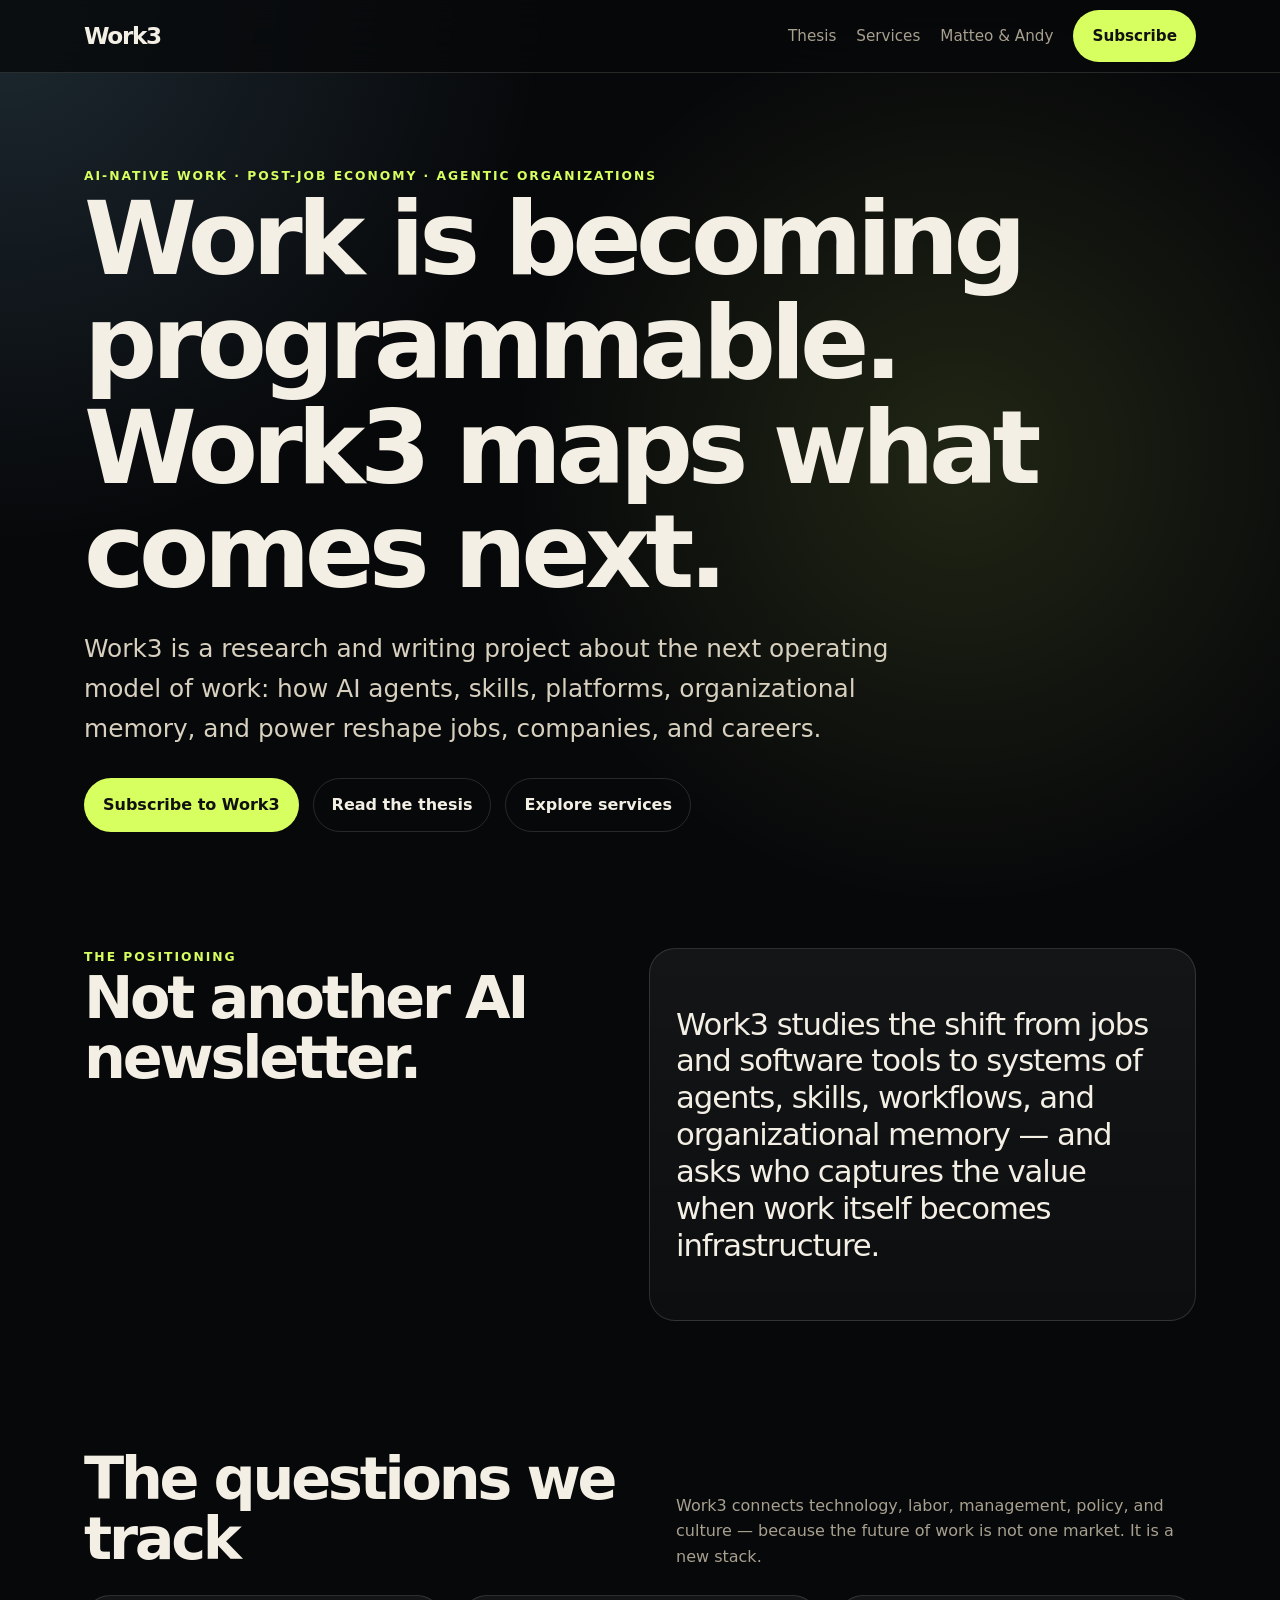
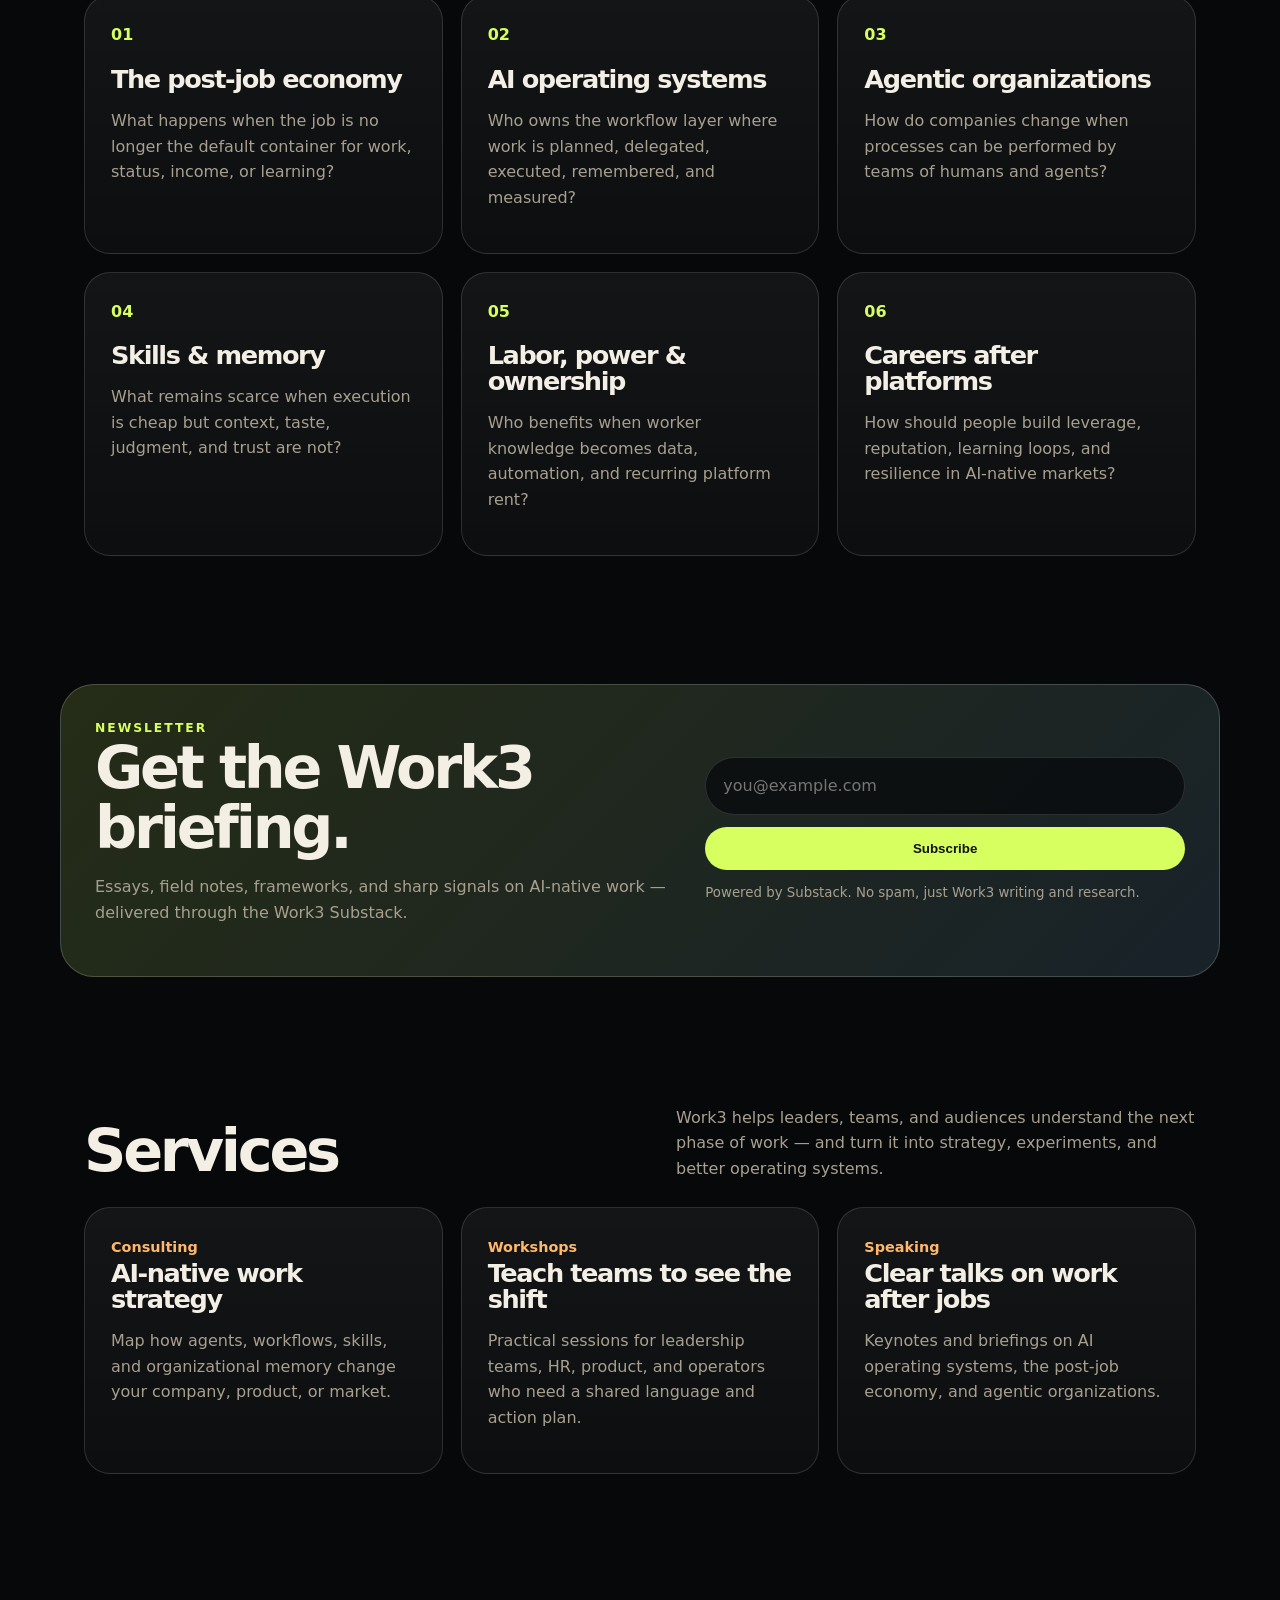
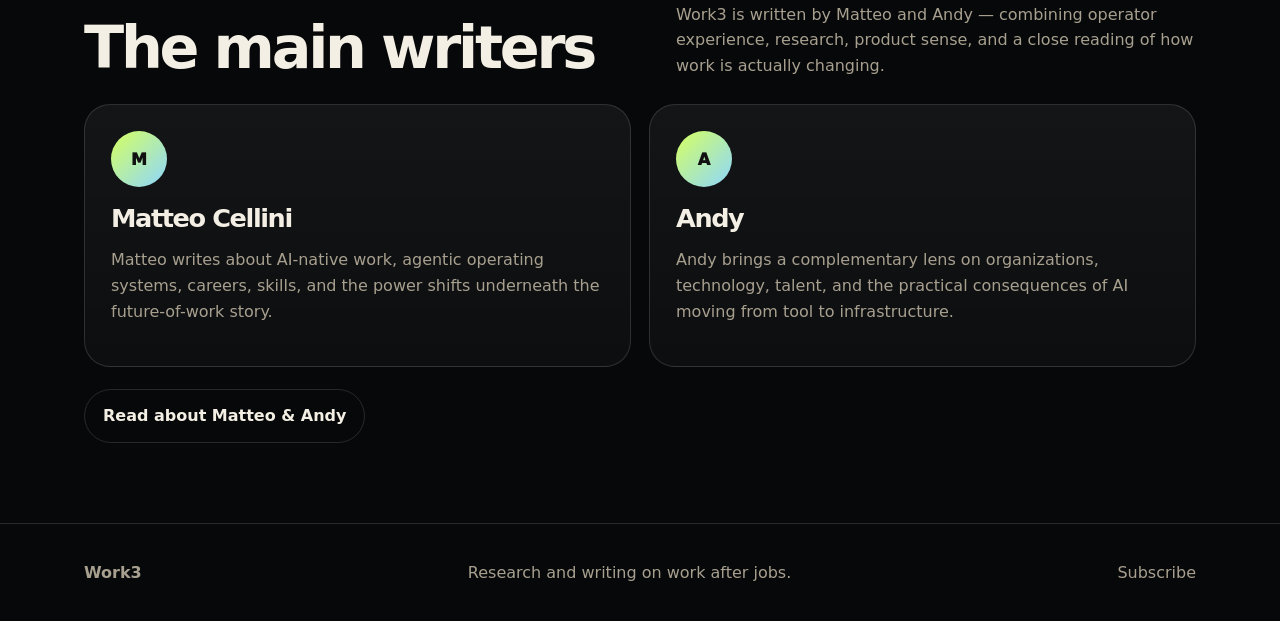
==== index.html @ fd64b846 "Publish Work3 static site" ====
<!doctype html>
<html lang="en">
<head>
  <meta charset="utf-8">
  <meta name="viewport" content="width=device-width, initial-scale=1">
  <title>Work3 — Work after jobs</title>
  <meta name="description" content="Work3 is a research and writing project about AI-native work: agents, skills, organizations, labor, and power after the job.">
  <link rel="stylesheet" href="styles.css">
</head>
<body>
  <nav class="nav">
    <div class="nav-inner">
      <a class="logo" href="index.html">Work3</a>
      <div class="nav-links">
        <a href="#thesis">Thesis</a>
        <a href="#services">Services</a>
        <a href="about.html">Matteo & Andy</a>
        <a href="https://wrk3.substack.com" class="button">Subscribe</a>
      </div>
    </div>
  </nav>

  <main>
    <section class="hero">
      <div class="wrap">
        <div class="eyebrow">AI-native work · post-job economy · agentic organizations</div>
        <h1>Work is becoming programmable. Work3 maps what comes next.</h1>
        <p class="lede">Work3 is a research and writing project about the next operating model of work: how AI agents, skills, platforms, organizational memory, and power reshape jobs, companies, and careers.</p>
        <div class="hero-actions">
          <a class="button" href="https://wrk3.substack.com">Subscribe to Work3</a>
          <a class="button secondary" href="#thesis">Read the thesis</a>
          <a class="button secondary" href="#services">Explore services</a>
        </div>
      </div>
    </section>

    <section class="section" id="thesis">
      <div class="wrap grid two">
        <div>
          <div class="eyebrow">The positioning</div>
          <h2>Not another AI newsletter.</h2>
        </div>
        <div class="card">
          <p class="thesis">Work3 studies the shift from jobs and software tools to systems of agents, skills, workflows, and organizational memory — and asks who captures the value when work itself becomes infrastructure.</p>
        </div>
      </div>
    </section>

    <section class="section">
      <div class="wrap">
        <div class="section-head">
          <h2>The questions we track</h2>
          <p>Work3 connects technology, labor, management, policy, and culture — because the future of work is not one market. It is a new stack.</p>
        </div>
        <div class="grid three">
          <article class="card"><div class="number">01</div><h3>The post-job economy</h3><p>What happens when the job is no longer the default container for work, status, income, or learning?</p></article>
          <article class="card"><div class="number">02</div><h3>AI operating systems</h3><p>Who owns the workflow layer where work is planned, delegated, executed, remembered, and measured?</p></article>
          <article class="card"><div class="number">03</div><h3>Agentic organizations</h3><p>How do companies change when processes can be performed by teams of humans and agents?</p></article>
          <article class="card"><div class="number">04</div><h3>Skills & memory</h3><p>What remains scarce when execution is cheap but context, taste, judgment, and trust are not?</p></article>
          <article class="card"><div class="number">05</div><h3>Labor, power & ownership</h3><p>Who benefits when worker knowledge becomes data, automation, and recurring platform rent?</p></article>
          <article class="card"><div class="number">06</div><h3>Careers after platforms</h3><p>How should people build leverage, reputation, learning loops, and resilience in AI-native markets?</p></article>
        </div>
      </div>
    </section>

    <section class="section">
      <div class="wrap subscribe" id="subscribe">
        <div>
          <div class="eyebrow">Newsletter</div>
          <h2>Get the Work3 briefing.</h2>
          <p>Essays, field notes, frameworks, and sharp signals on AI-native work — delivered through the Work3 Substack.</p>
        </div>
        <form action="https://wrk3.substack.com/subscribe" method="get">
          <input type="email" name="email" placeholder="you@example.com" aria-label="Email address" required>
          <button type="submit">Subscribe</button>
          <small>Powered by Substack. No spam, just Work3 writing and research.</small>
        </form>
      </div>
    </section>

    <section class="section" id="services">
      <div class="wrap">
        <div class="section-head">
          <h2>Services</h2>
          <p>Work3 helps leaders, teams, and audiences understand the next phase of work — and turn it into strategy, experiments, and better operating systems.</p>
        </div>
        <div class="grid three">
          <a class="card" href="services/consulting.html"><span class="kicker">Consulting</span><h3>AI-native work strategy</h3><p>Map how agents, workflows, skills, and organizational memory change your company, product, or market.</p></a>
          <a class="card" href="services/workshops.html"><span class="kicker">Workshops</span><h3>Teach teams to see the shift</h3><p>Practical sessions for leadership teams, HR, product, and operators who need a shared language and action plan.</p></a>
          <a class="card" href="services/speaking.html"><span class="kicker">Speaking</span><h3>Clear talks on work after jobs</h3><p>Keynotes and briefings on AI operating systems, the post-job economy, and agentic organizations.</p></a>
        </div>
      </div>
    </section>

    <section class="section" id="writers">
      <div class="wrap">
        <div class="section-head">
          <h2>The main writers</h2>
          <p>Work3 is written by Matteo and Andy — combining operator experience, research, product sense, and a close reading of how work is actually changing.</p>
        </div>
        <div class="people">
          <article class="card"><div class="avatar">M</div><h3>Matteo Cellini</h3><p>Matteo writes about AI-native work, agentic operating systems, careers, skills, and the power shifts underneath the future-of-work story.</p></article>
          <article class="card"><div class="avatar">A</div><h3>Andy</h3><p>Andy brings a complementary lens on organizations, technology, talent, and the practical consequences of AI moving from tool to infrastructure.</p></article>
        </div>
        <p style="margin-top:22px"><a class="button secondary" href="about.html">Read about Matteo & Andy</a></p>
      </div>
    </section>
  </main>

  <footer class="footer"><div class="wrap"><strong>Work3</strong><span>Research and writing on work after jobs.</span><span><a href="https://wrk3.substack.com">Subscribe</a></span></div></footer>
</body>
</html>
---- styles.css ----
/* Work3 static website MVP */
:root {
  color-scheme: dark;
  --bg: #07080a;
  --panel: #101319;
  --panel-2: #161a22;
  --ink: #f4efe4;
  --muted: #a8a08f;
  --line: rgba(244, 239, 228, 0.14);
  --accent: #d6ff5f;
  --accent-2: #8dd7ff;
  --warm: #ffb86b;
  --max: 1160px;
  font-family: Inter, ui-sans-serif, system-ui, -apple-system, BlinkMacSystemFont, "Segoe UI", sans-serif;
}
* { box-sizing: border-box; }
html { scroll-behavior: smooth; }
body {
  margin: 0;
  background:
    radial-gradient(circle at top left, rgba(141, 215, 255, 0.16), transparent 34rem),
    radial-gradient(circle at 75% 12%, rgba(214, 255, 95, 0.12), transparent 28rem),
    var(--bg);
  color: var(--ink);
  line-height: 1.6;
}
a { color: inherit; text-decoration: none; }
p { color: var(--muted); }
.nav {
  position: sticky;
  top: 0;
  z-index: 10;
  backdrop-filter: blur(18px);
  background: rgba(7, 8, 10, 0.78);
  border-bottom: 1px solid var(--line);
}
.nav-inner, .wrap { max-width: var(--max); margin: 0 auto; padding: 0 24px; }
.nav-inner { min-height: 72px; display: flex; align-items: center; justify-content: space-between; gap: 24px; }
.logo { font-weight: 850; letter-spacing: -0.06em; font-size: 1.45rem; }
.nav-links { display: flex; gap: 20px; align-items: center; color: var(--muted); font-size: 0.95rem; }
.nav-links a:hover { color: var(--ink); }
.button, button {
  display: inline-flex; align-items: center; justify-content: center; gap: 8px;
  border: 1px solid rgba(214, 255, 95, 0.35);
  background: var(--accent); color: #111;
  font-weight: 800; border-radius: 999px; padding: 13px 18px;
  box-shadow: 0 0 0 0 rgba(214, 255, 95, .2);
  transition: transform .16s ease, box-shadow .16s ease;
}
.button:hover, button:hover { transform: translateY(-1px); box-shadow: 0 12px 34px rgba(214, 255, 95, .16); }
.button.secondary { background: transparent; color: var(--ink); border-color: var(--line); }
.button.blue { background: var(--accent-2); border-color: rgba(141, 215, 255, .5); }
.hero { padding: 94px 0 52px; }
.eyebrow { color: var(--accent); text-transform: uppercase; letter-spacing: .16em; font-size: .77rem; font-weight: 900; }
h1, h2, h3 { line-height: 1.02; letter-spacing: -0.055em; margin: 0; }
h1 { max-width: 1010px; font-size: clamp(3.2rem, 8vw, 7.8rem); }
h2 { font-size: clamp(2rem, 4.6vw, 4.8rem); }
h3 { font-size: clamp(1.35rem, 2vw, 2rem); }
.lede { max-width: 820px; font-size: clamp(1.18rem, 2vw, 1.55rem); color: #d8d0bf; }
.hero-actions { display: flex; flex-wrap: wrap; gap: 14px; margin-top: 30px; }
.grid { display: grid; gap: 18px; }
.grid.two { grid-template-columns: repeat(2, minmax(0, 1fr)); }
.grid.three { grid-template-columns: repeat(3, minmax(0, 1fr)); }
.card {
  background: linear-gradient(180deg, rgba(255,255,255,.055), rgba(255,255,255,.026));
  border: 1px solid var(--line);
  border-radius: 26px;
  padding: 26px;
}
.card strong { color: var(--ink); }
.kicker { color: var(--warm); font-weight: 850; font-size: .9rem; }
.section { padding: 64px 0; }
.section-head { display: flex; align-items: end; justify-content: space-between; gap: 24px; margin-bottom: 26px; }
.section-head p { max-width: 520px; margin: 0; }
.thesis { font-size: clamp(1.45rem, 2.4vw, 2.3rem); color: var(--ink); line-height: 1.2; letter-spacing: -0.035em; }
.number { color: var(--accent); font-weight: 900; margin-bottom: 18px; }
ul.clean { list-style: none; padding: 0; margin: 18px 0 0; }
ul.clean li { border-top: 1px solid var(--line); padding: 13px 0; color: var(--muted); }
.subscribe {
  display: grid; grid-template-columns: 1.1fr .9fr; gap: 24px; align-items: center;
  background: linear-gradient(135deg, rgba(214,255,95,.15), rgba(141,215,255,.13));
  border: 1px solid rgba(244,239,228,.2); border-radius: 34px; padding: 34px;
}
form { display: grid; gap: 12px; }
input { width: 100%; border-radius: 999px; border: 1px solid var(--line); background: rgba(7,8,10,.7); color: var(--ink); padding: 15px 17px; font: inherit; }
small { color: var(--muted); }
.people { display: grid; grid-template-columns: repeat(2, minmax(0, 1fr)); gap: 18px; }
.avatar { width: 56px; height: 56px; border-radius: 50%; background: linear-gradient(135deg, var(--accent), var(--accent-2)); color: #111; display:flex; align-items:center; justify-content:center; font-weight: 950; margin-bottom: 18px; }
.footer { border-top: 1px solid var(--line); padding: 36px 0; color: var(--muted); }
.footer .wrap { display:flex; justify-content:space-between; gap:20px; flex-wrap:wrap; }
.breadcrumb { color: var(--muted); margin-bottom: 20px; }
.service-hero { padding: 72px 0 28px; }
.page-list a { display:block; padding:18px 0; border-top:1px solid var(--line); color:var(--ink); font-weight:800; }
.note { border-left: 3px solid var(--accent); padding-left: 18px; }
@media (max-width: 820px) {
  .nav-inner { align-items: flex-start; padding-top: 18px; padding-bottom: 18px; flex-direction: column; }
  .nav-links { flex-wrap: wrap; gap: 12px; }
  .grid.two, .grid.three, .subscribe, .people { grid-template-columns: 1fr; }
  .section-head { display: block; }
  .hero { padding-top: 58px; }
}
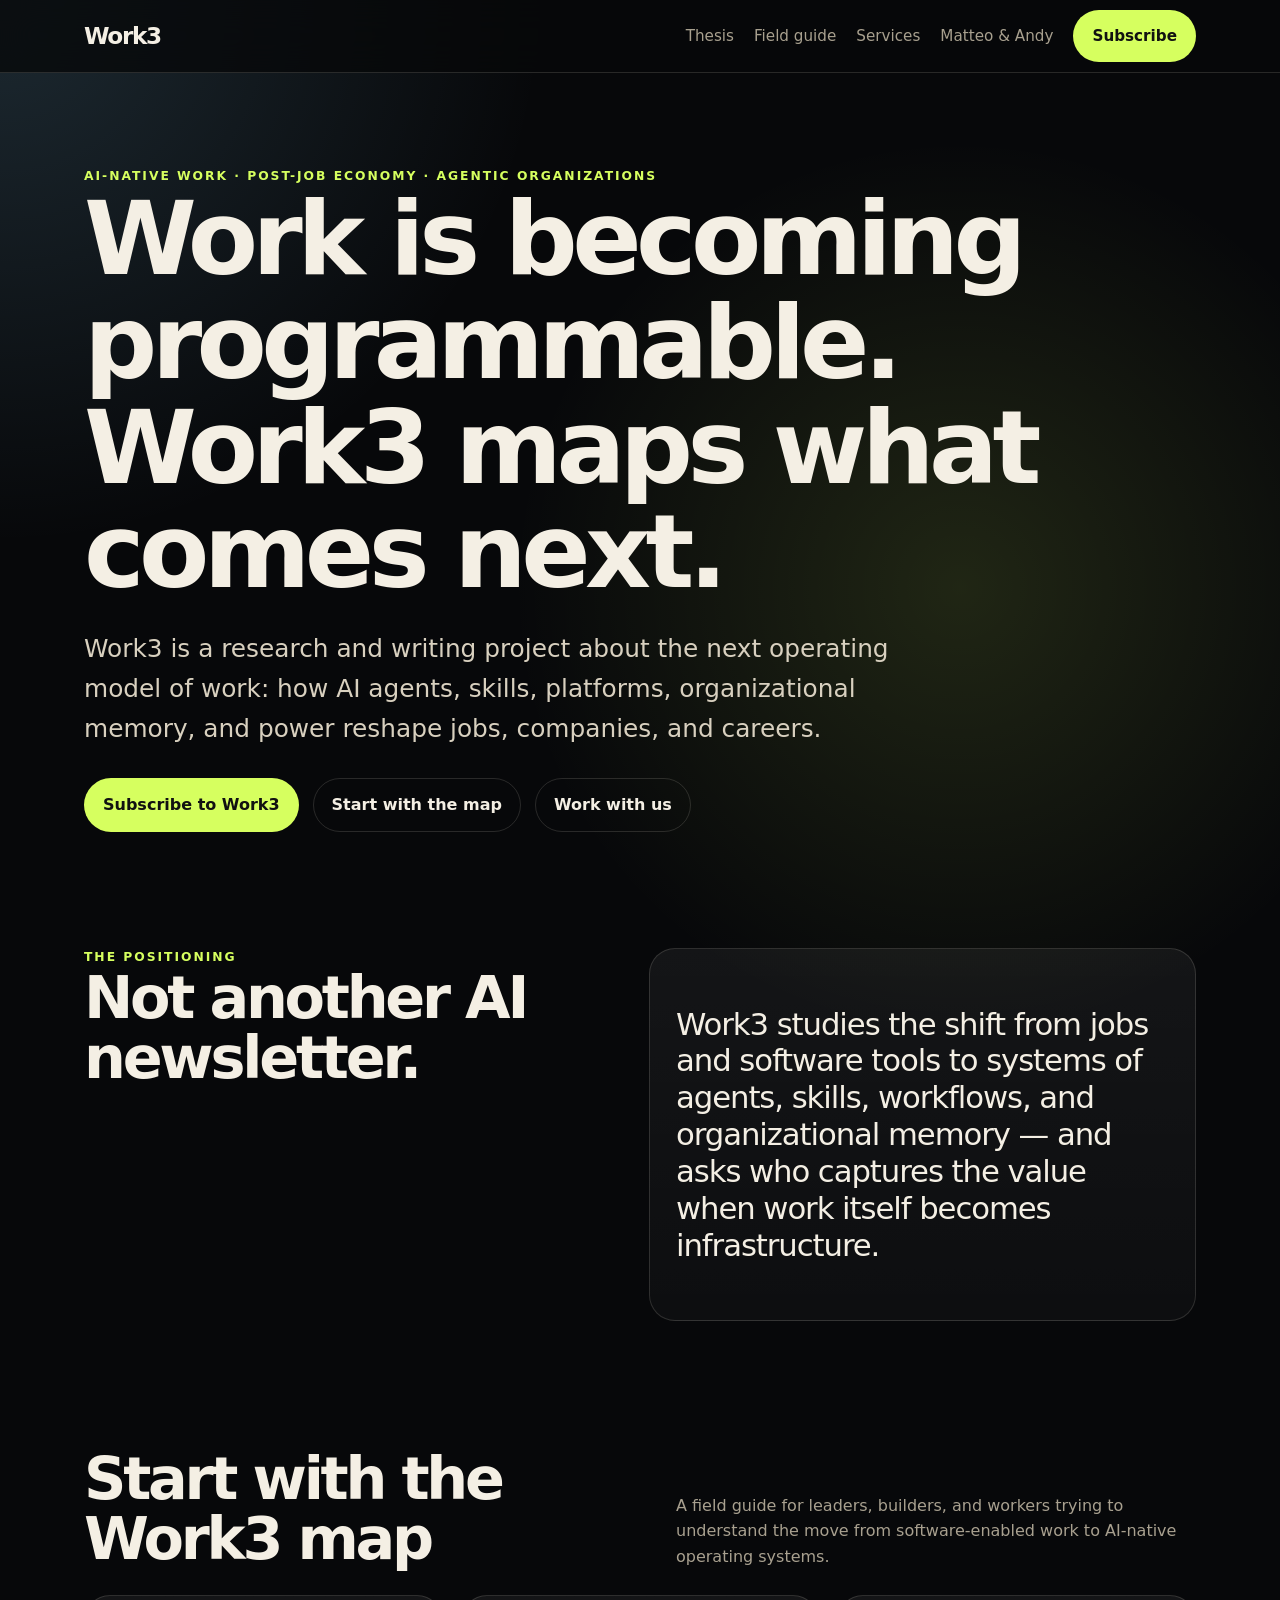
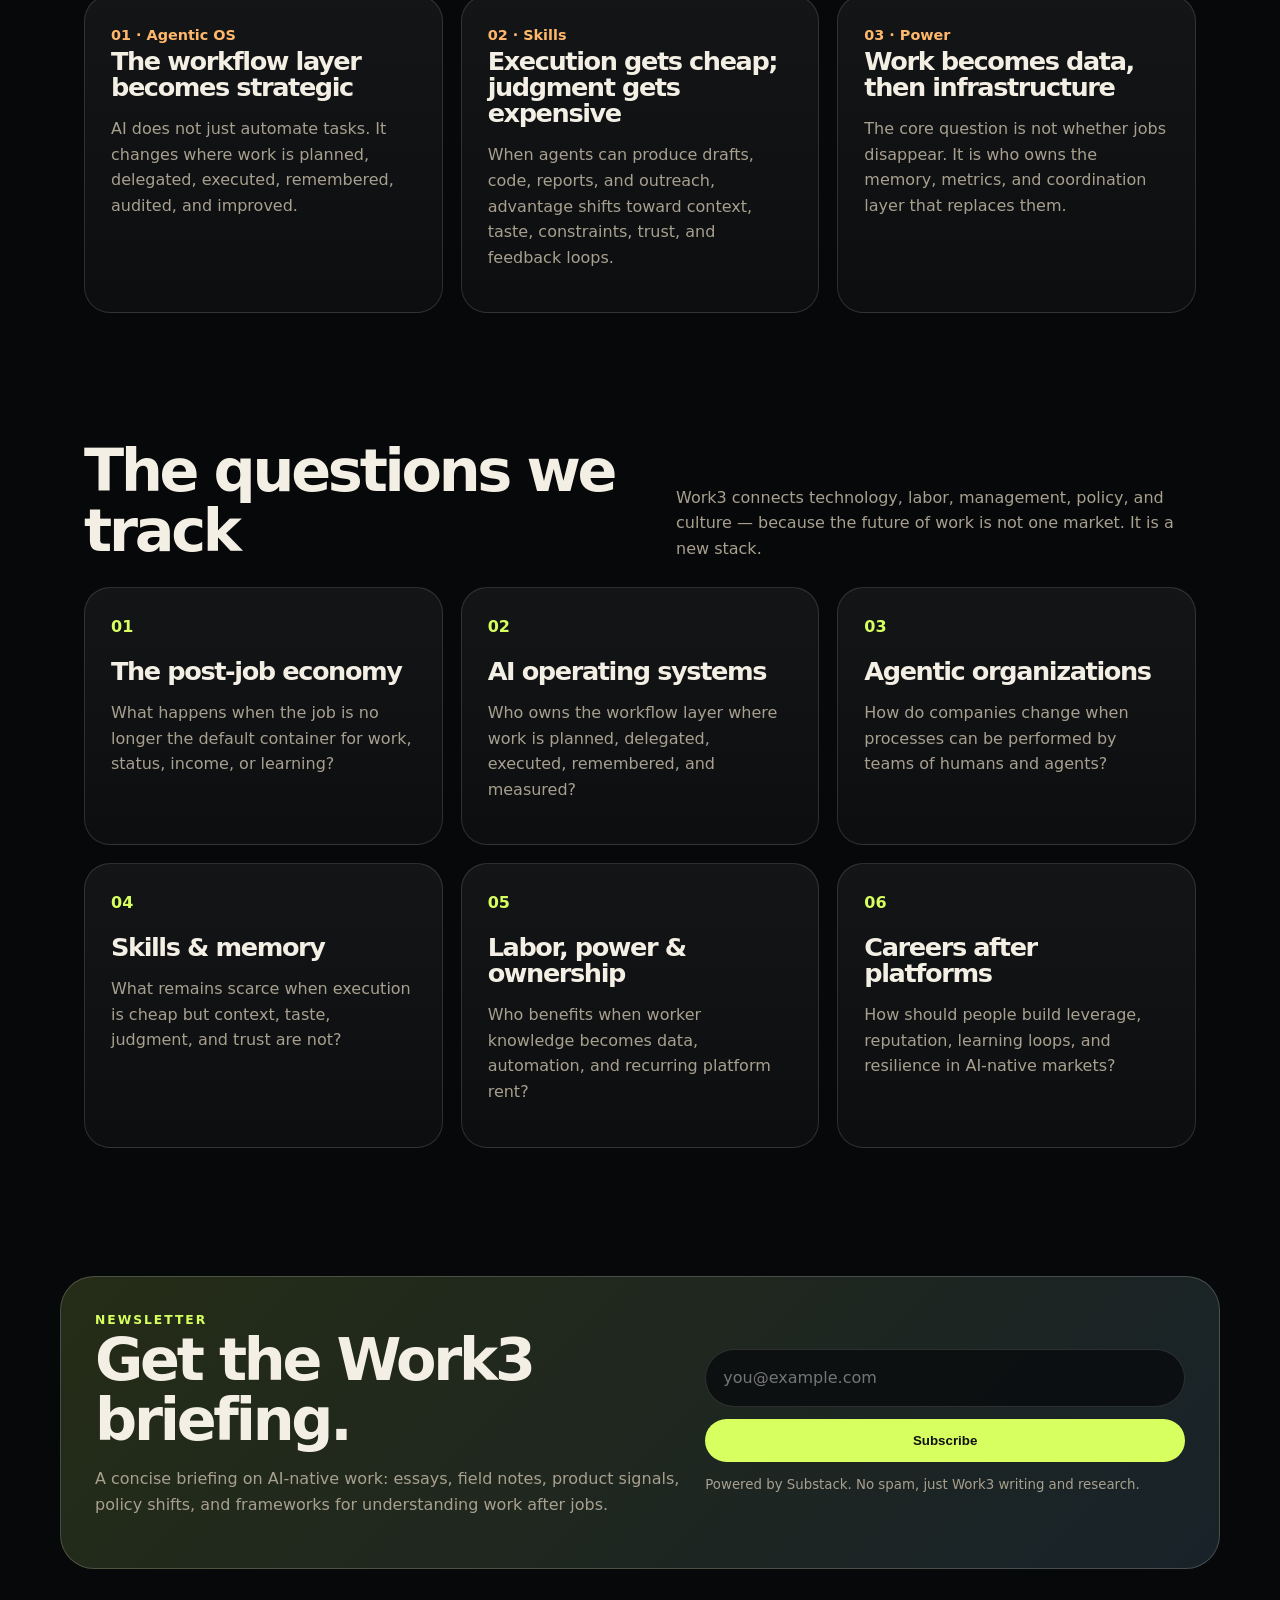
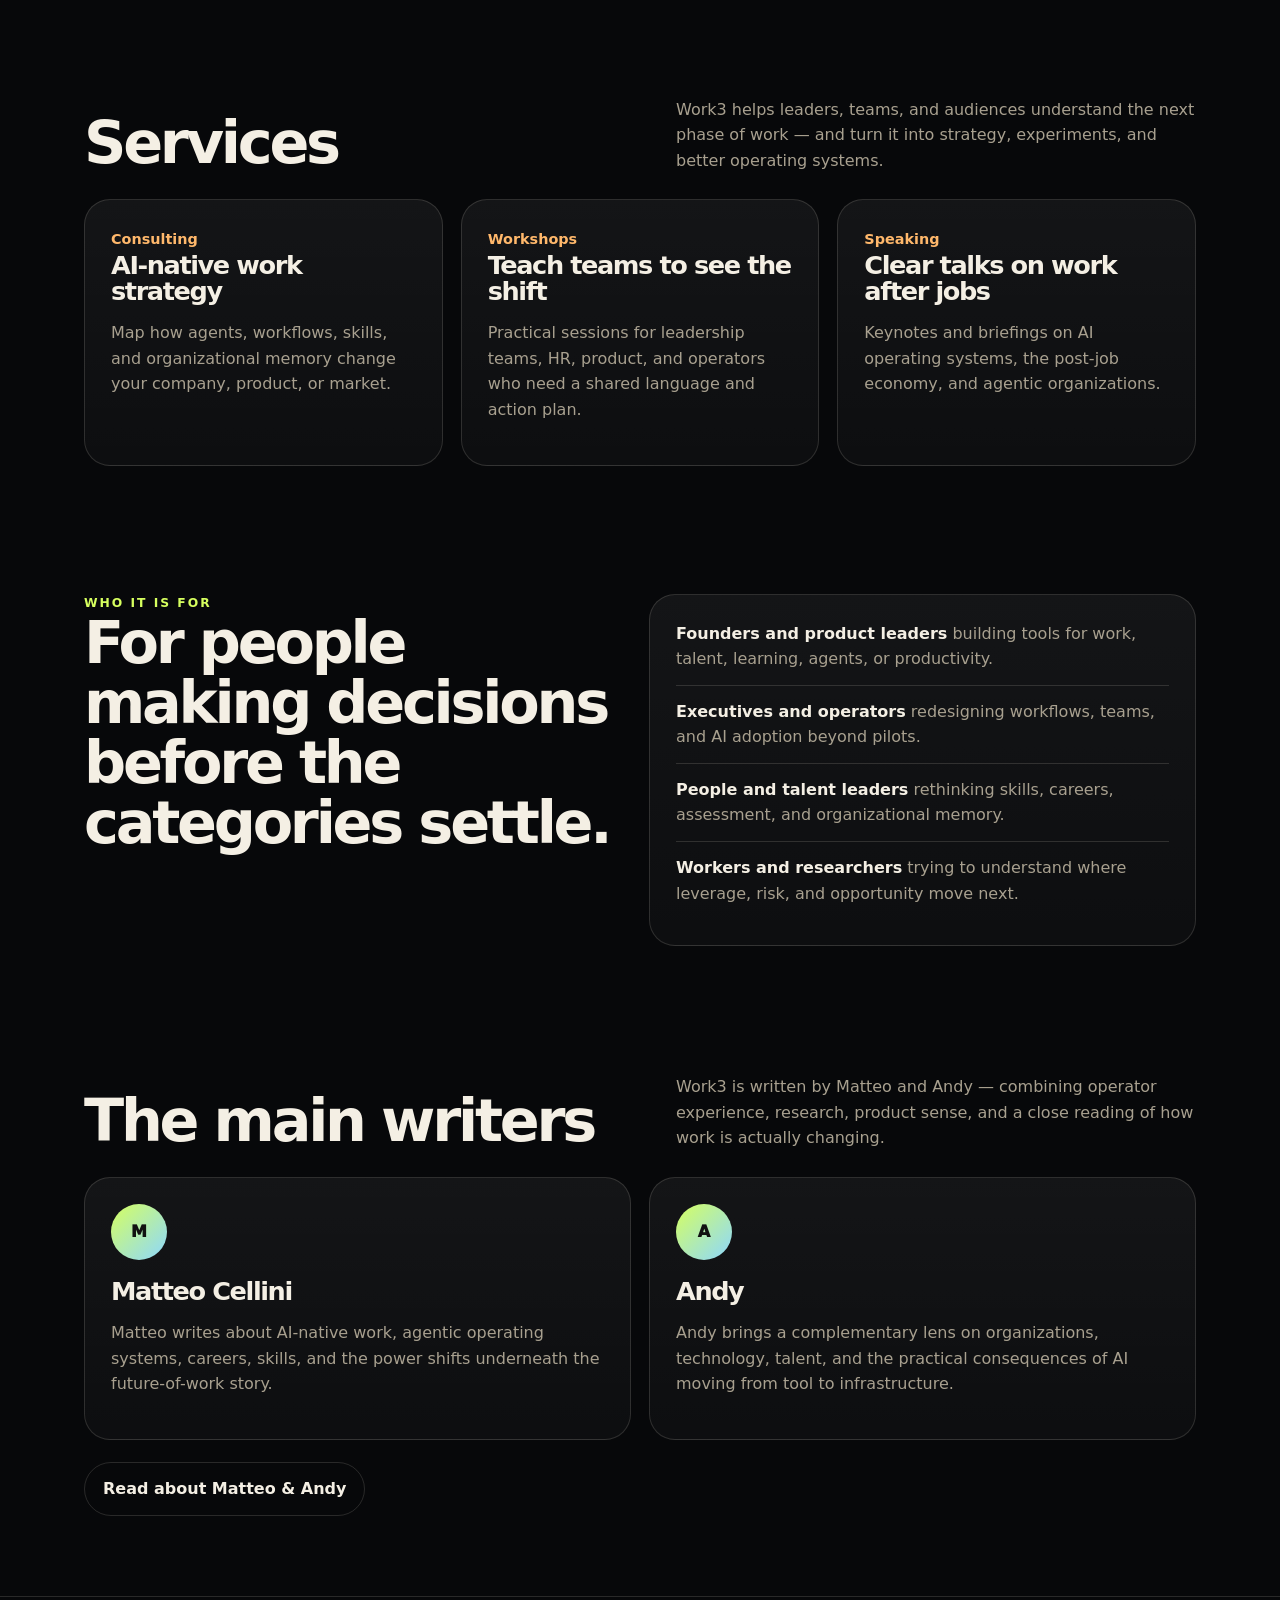
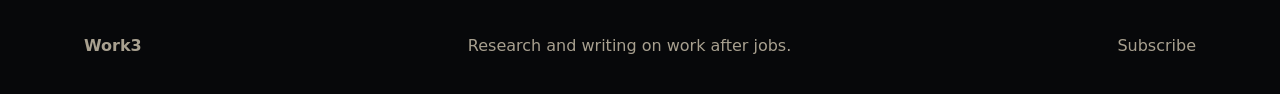
==== commit e344afc5: "Improve Work3 homepage content and metadata" ====
--- a/index.html
+++ b/index.html
@@ -5,16 +5,23 @@
   <meta name="viewport" content="width=device-width, initial-scale=1">
   <title>Work3 — Work after jobs</title>
   <meta name="description" content="Work3 is a research and writing project about AI-native work: agents, skills, organizations, labor, and power after the job.">
+  <link rel="canonical" href="https://work3.ai/">
+  <meta property="og:title" content="Work3 — Work after jobs">
+  <meta property="og:description" content="Research, essays, and briefings on AI-native work, agentic organizations, skills, labor, and power after the job.">
+  <meta property="og:type" content="website">
+  <meta property="og:url" content="https://work3.ai/">
+  <meta name="twitter:card" content="summary_large_image">
   <link rel="stylesheet" href="styles.css">
 </head>
 <body>
   <nav class="nav">
     <div class="nav-inner">
-      <a class="logo" href="index.html">Work3</a>
+      <a class="logo" href="/">Work3</a>
       <div class="nav-links">
-        <a href="#thesis">Thesis</a>
-        <a href="#services">Services</a>
-        <a href="about.html">Matteo & Andy</a>
+        <a href="/#thesis">Thesis</a>
+        <a href="/#field-guide">Field guide</a>
+        <a href="/#services">Services</a>
+        <a href="/about.html">Matteo & Andy</a>
         <a href="https://wrk3.substack.com" class="button">Subscribe</a>
       </div>
     </div>
@@ -28,8 +35,8 @@
         <p class="lede">Work3 is a research and writing project about the next operating model of work: how AI agents, skills, platforms, organizational memory, and power reshape jobs, companies, and careers.</p>
         <div class="hero-actions">
           <a class="button" href="https://wrk3.substack.com">Subscribe to Work3</a>
-          <a class="button secondary" href="#thesis">Read the thesis</a>
-          <a class="button secondary" href="#services">Explore services</a>
+          <a class="button secondary" href="#field-guide">Start with the map</a>
+          <a class="button secondary" href="#services">Work with us</a>
         </div>
       </div>
     </section>
@@ -42,6 +49,20 @@
         </div>
         <div class="card">
           <p class="thesis">Work3 studies the shift from jobs and software tools to systems of agents, skills, workflows, and organizational memory — and asks who captures the value when work itself becomes infrastructure.</p>
+        </div>
+      </div>
+    </section>
+
+    <section class="section" id="field-guide">
+      <div class="wrap">
+        <div class="section-head">
+          <h2>Start with the Work3 map</h2>
+          <p>A field guide for leaders, builders, and workers trying to understand the move from software-enabled work to AI-native operating systems.</p>
+        </div>
+        <div class="grid three">
+          <article class="card"><span class="kicker">01 · Agentic OS</span><h3>The workflow layer becomes strategic</h3><p>AI does not just automate tasks. It changes where work is planned, delegated, executed, remembered, audited, and improved.</p></article>
+          <article class="card"><span class="kicker">02 · Skills</span><h3>Execution gets cheap; judgment gets expensive</h3><p>When agents can produce drafts, code, reports, and outreach, advantage shifts toward context, taste, constraints, trust, and feedback loops.</p></article>
+          <article class="card"><span class="kicker">03 · Power</span><h3>Work becomes data, then infrastructure</h3><p>The core question is not whether jobs disappear. It is who owns the memory, metrics, and coordination layer that replaces them.</p></article>
         </div>
       </div>
     </section>
@@ -68,7 +89,7 @@
         <div>
           <div class="eyebrow">Newsletter</div>
           <h2>Get the Work3 briefing.</h2>
-          <p>Essays, field notes, frameworks, and sharp signals on AI-native work — delivered through the Work3 Substack.</p>
+          <p>A concise briefing on AI-native work: essays, field notes, product signals, policy shifts, and frameworks for understanding work after jobs.</p>
         </div>
         <form action="https://wrk3.substack.com/subscribe" method="get">
           <input type="email" name="email" placeholder="you@example.com" aria-label="Email address" required>
@@ -85,9 +106,26 @@
           <p>Work3 helps leaders, teams, and audiences understand the next phase of work — and turn it into strategy, experiments, and better operating systems.</p>
         </div>
         <div class="grid three">
-          <a class="card" href="services/consulting.html"><span class="kicker">Consulting</span><h3>AI-native work strategy</h3><p>Map how agents, workflows, skills, and organizational memory change your company, product, or market.</p></a>
-          <a class="card" href="services/workshops.html"><span class="kicker">Workshops</span><h3>Teach teams to see the shift</h3><p>Practical sessions for leadership teams, HR, product, and operators who need a shared language and action plan.</p></a>
-          <a class="card" href="services/speaking.html"><span class="kicker">Speaking</span><h3>Clear talks on work after jobs</h3><p>Keynotes and briefings on AI operating systems, the post-job economy, and agentic organizations.</p></a>
+          <a class="card" href="/services/consulting.html"><span class="kicker">Consulting</span><h3>AI-native work strategy</h3><p>Map how agents, workflows, skills, and organizational memory change your company, product, or market.</p></a>
+          <a class="card" href="/services/workshops.html"><span class="kicker">Workshops</span><h3>Teach teams to see the shift</h3><p>Practical sessions for leadership teams, HR, product, and operators who need a shared language and action plan.</p></a>
+          <a class="card" href="/services/speaking.html"><span class="kicker">Speaking</span><h3>Clear talks on work after jobs</h3><p>Keynotes and briefings on AI operating systems, the post-job economy, and agentic organizations.</p></a>
+        </div>
+      </div>
+    </section>
+
+    <section class="section audience">
+      <div class="wrap grid two">
+        <div>
+          <div class="eyebrow">Who it is for</div>
+          <h2>For people making decisions before the categories settle.</h2>
+        </div>
+        <div class="card">
+          <ul class="clean compact">
+            <li><strong>Founders and product leaders</strong> building tools for work, talent, learning, agents, or productivity.</li>
+            <li><strong>Executives and operators</strong> redesigning workflows, teams, and AI adoption beyond pilots.</li>
+            <li><strong>People and talent leaders</strong> rethinking skills, careers, assessment, and organizational memory.</li>
+            <li><strong>Workers and researchers</strong> trying to understand where leverage, risk, and opportunity move next.</li>
+          </ul>
         </div>
       </div>
     </section>
@@ -102,7 +140,7 @@
           <article class="card"><div class="avatar">M</div><h3>Matteo Cellini</h3><p>Matteo writes about AI-native work, agentic operating systems, careers, skills, and the power shifts underneath the future-of-work story.</p></article>
           <article class="card"><div class="avatar">A</div><h3>Andy</h3><p>Andy brings a complementary lens on organizations, technology, talent, and the practical consequences of AI moving from tool to infrastructure.</p></article>
         </div>
-        <p style="margin-top:22px"><a class="button secondary" href="about.html">Read about Matteo & Andy</a></p>
+        <p style="margin-top:22px"><a class="button secondary" href="/about.html">Read about Matteo & Andy</a></p>
       </div>
     </section>
   </main>
--- a/styles.css
+++ b/styles.css
@@ -25,6 +25,7 @@
   line-height: 1.6;
 }
 a { color: inherit; text-decoration: none; }
+a:focus-visible, button:focus-visible, input:focus-visible { outline: 3px solid var(--accent-2); outline-offset: 4px; }
 p { color: var(--muted); }
 .nav {
   position: sticky;
@@ -46,6 +47,7 @@
   font-weight: 800; border-radius: 999px; padding: 13px 18px;
   box-shadow: 0 0 0 0 rgba(214, 255, 95, .2);
   transition: transform .16s ease, box-shadow .16s ease;
+  cursor: pointer;
 }
 .button:hover, button:hover { transform: translateY(-1px); box-shadow: 0 12px 34px rgba(214, 255, 95, .16); }
 .button.secondary { background: transparent; color: var(--ink); border-color: var(--line); }
@@ -67,6 +69,8 @@
   border-radius: 26px;
   padding: 26px;
 }
+a.card { transition: border-color .16s ease, transform .16s ease, background .16s ease; }
+a.card:hover { border-color: rgba(214, 255, 95, .38); transform: translateY(-2px); background: linear-gradient(180deg, rgba(255,255,255,.075), rgba(255,255,255,.036)); }
 .card strong { color: var(--ink); }
 .kicker { color: var(--warm); font-weight: 850; font-size: .9rem; }
 .section { padding: 64px 0; }
@@ -76,6 +80,8 @@
 .number { color: var(--accent); font-weight: 900; margin-bottom: 18px; }
 ul.clean { list-style: none; padding: 0; margin: 18px 0 0; }
 ul.clean li { border-top: 1px solid var(--line); padding: 13px 0; color: var(--muted); }
+ul.clean.compact { margin-top: 0; }
+ul.clean.compact li:first-child { border-top: 0; padding-top: 0; }
 .subscribe {
   display: grid; grid-template-columns: 1.1fr .9fr; gap: 24px; align-items: center;
   background: linear-gradient(135deg, rgba(214,255,95,.15), rgba(141,215,255,.13));
@@ -92,10 +98,14 @@
 .service-hero { padding: 72px 0 28px; }
 .page-list a { display:block; padding:18px 0; border-top:1px solid var(--line); color:var(--ink); font-weight:800; }
 .note { border-left: 3px solid var(--accent); padding-left: 18px; }
+@media (prefers-reduced-motion: reduce) {
+  *, *::before, *::after { scroll-behavior: auto !important; transition: none !important; }
+}
 @media (max-width: 820px) {
   .nav-inner { align-items: flex-start; padding-top: 18px; padding-bottom: 18px; flex-direction: column; }
   .nav-links { flex-wrap: wrap; gap: 12px; }
   .grid.two, .grid.three, .subscribe, .people { grid-template-columns: 1fr; }
   .section-head { display: block; }
   .hero { padding-top: 58px; }
+  h1 { font-size: clamp(3rem, 15vw, 5.4rem); }
 }
